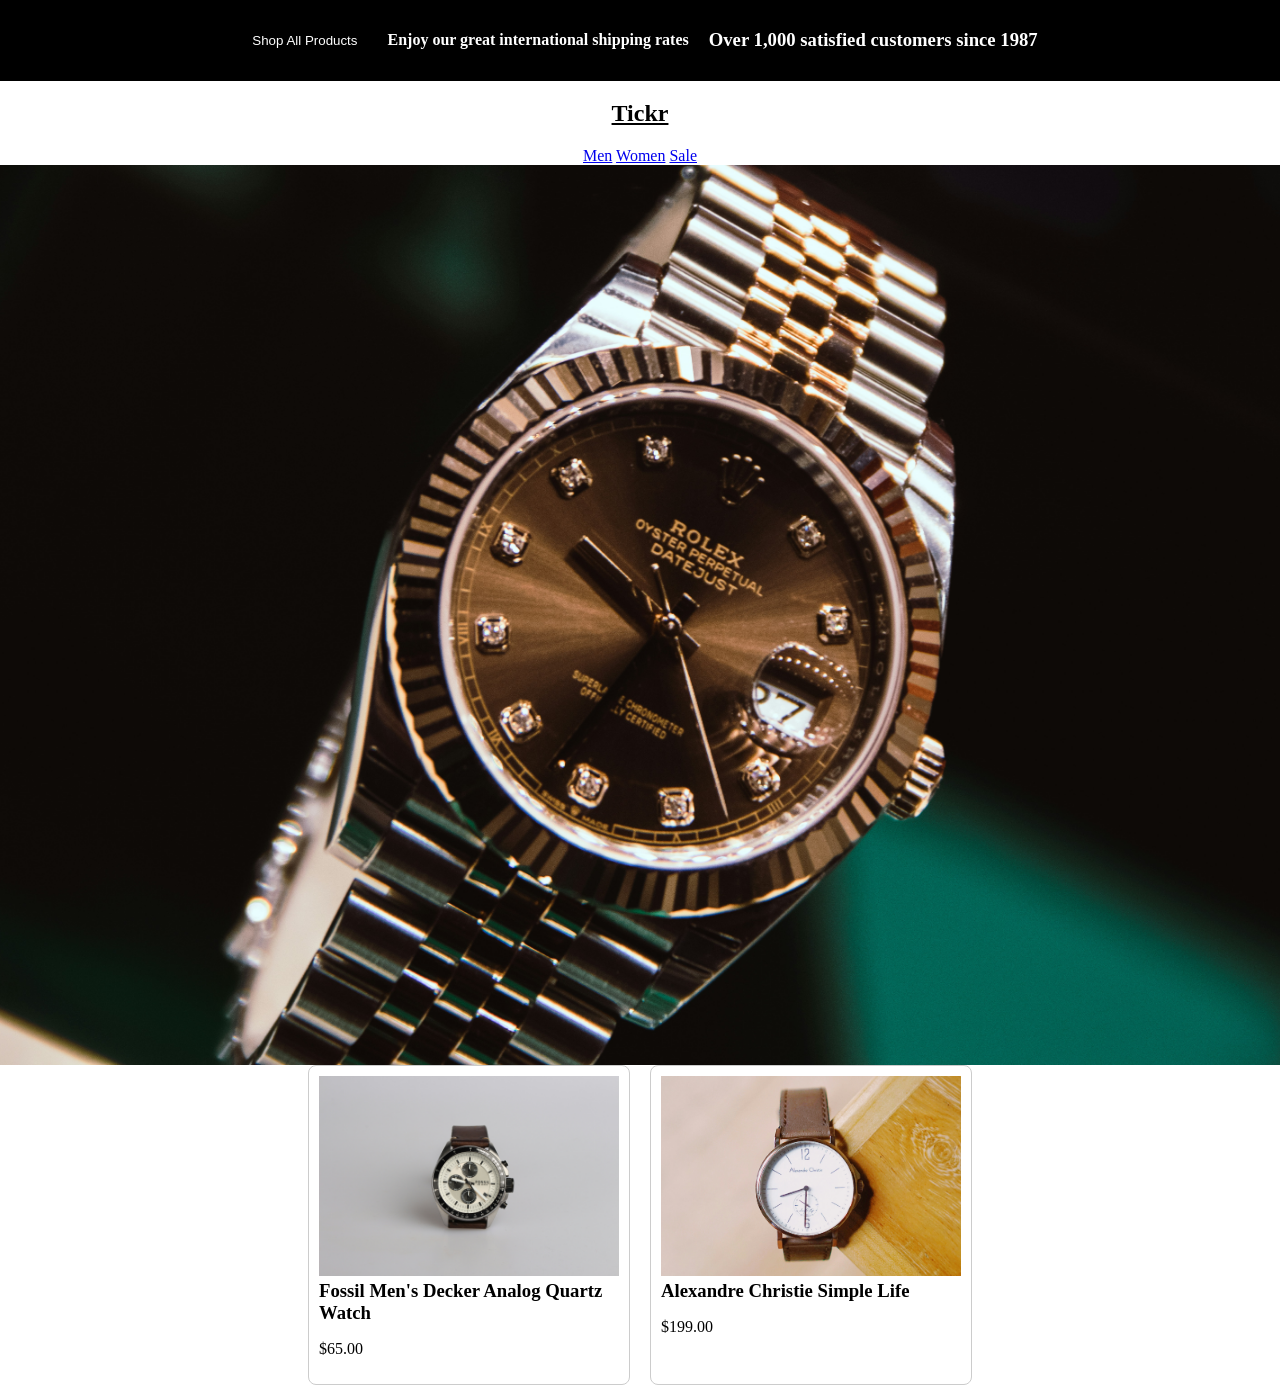
==== index.html @ 7d49749d "feat add hover to product cards" ====
<!DOCTYPE html>
<html lang="en">
<head>
    <meta charset="UTF-8">
    <meta name="viewport" content="width=device-width, initial-scale=1.0">
    <title>Tickr</title>
    <link rel="stylesheet" href="css/styles.css">
</head>
<body>
    
    <div class="top-bar">
        <button>Shop All Products</button><h4>Enjoy our great international shipping rates</h4>
        <h3>Over 1,000 satisfied customers since 1987</h3>
    </div>
    <header class="navbar">
        <h2 class="logo">Tickr</h2>
        <nav>
           <a href="#">Men</a>
           <a href="#">Women</a>
           <a href="#">Sale</a>
        </nav>
    </header>
     <div class="hero">
        <img src="/assets/laurenz-heymann-al6s6JpnZis-unsplash.jpg" alt="Product-Image">
     </div>
     <section class="products">
        <div class="card">
            <img src="/assets/fabian-heimann-4R_WEmhx8og-unsplash.jpg">
            <h3>Fossil Men's Decker Analog Quartz Watch</h3>
            <p>$65.00</p>
        </div>
        
        <div class="card">
            <img src="/assets/hakim-rahman-P9nOs2Jgpl0-unsplash.jpg">
            <h3>Alexandre Christie Simple Life</h3>
            <p>$199.00</p>
        </div>
     </section>
</body>
</html>
---- css/styles.css ----
body {
    margin: 0%;
}
.top-bar {
    padding: 10px;
    color: white;
    background-color: black;
    display: flex;
    gap : 20px;
    justify-content: center;
}
.navbar {
    text-align: center;
}
.hero {
    width: 100%;
    height: 100vh;
    overflow: hidden;
}
.hero img {
    width: 100%;
    height: 100%;
    object-fit: cover;
}
.products {
    display: flex;
    gap: 20px;
    justify-content: center;
}   
.card {
  width: 300px;
  border: 1px solid #ccc;
  padding: 10px;
  border-radius: 8px;
}
.card img {
    width: 100%;
    height: 200px;
    object-fit: cover;
}
.card h3 {
  margin: 0;
  color: black;
}
button {
    padding: 10px;
    background-color: black;
    color: white;
    border: none;
    border-radius: 5px;
    cursor: pointer;
}
.nav {
    gap: 20px;
    justify-content: center;
}
h2 { text-align: center;
    text-decoration: underline;
}
.card:hover {
    transform: scale(1.05);
    transition: 0.3s;
}
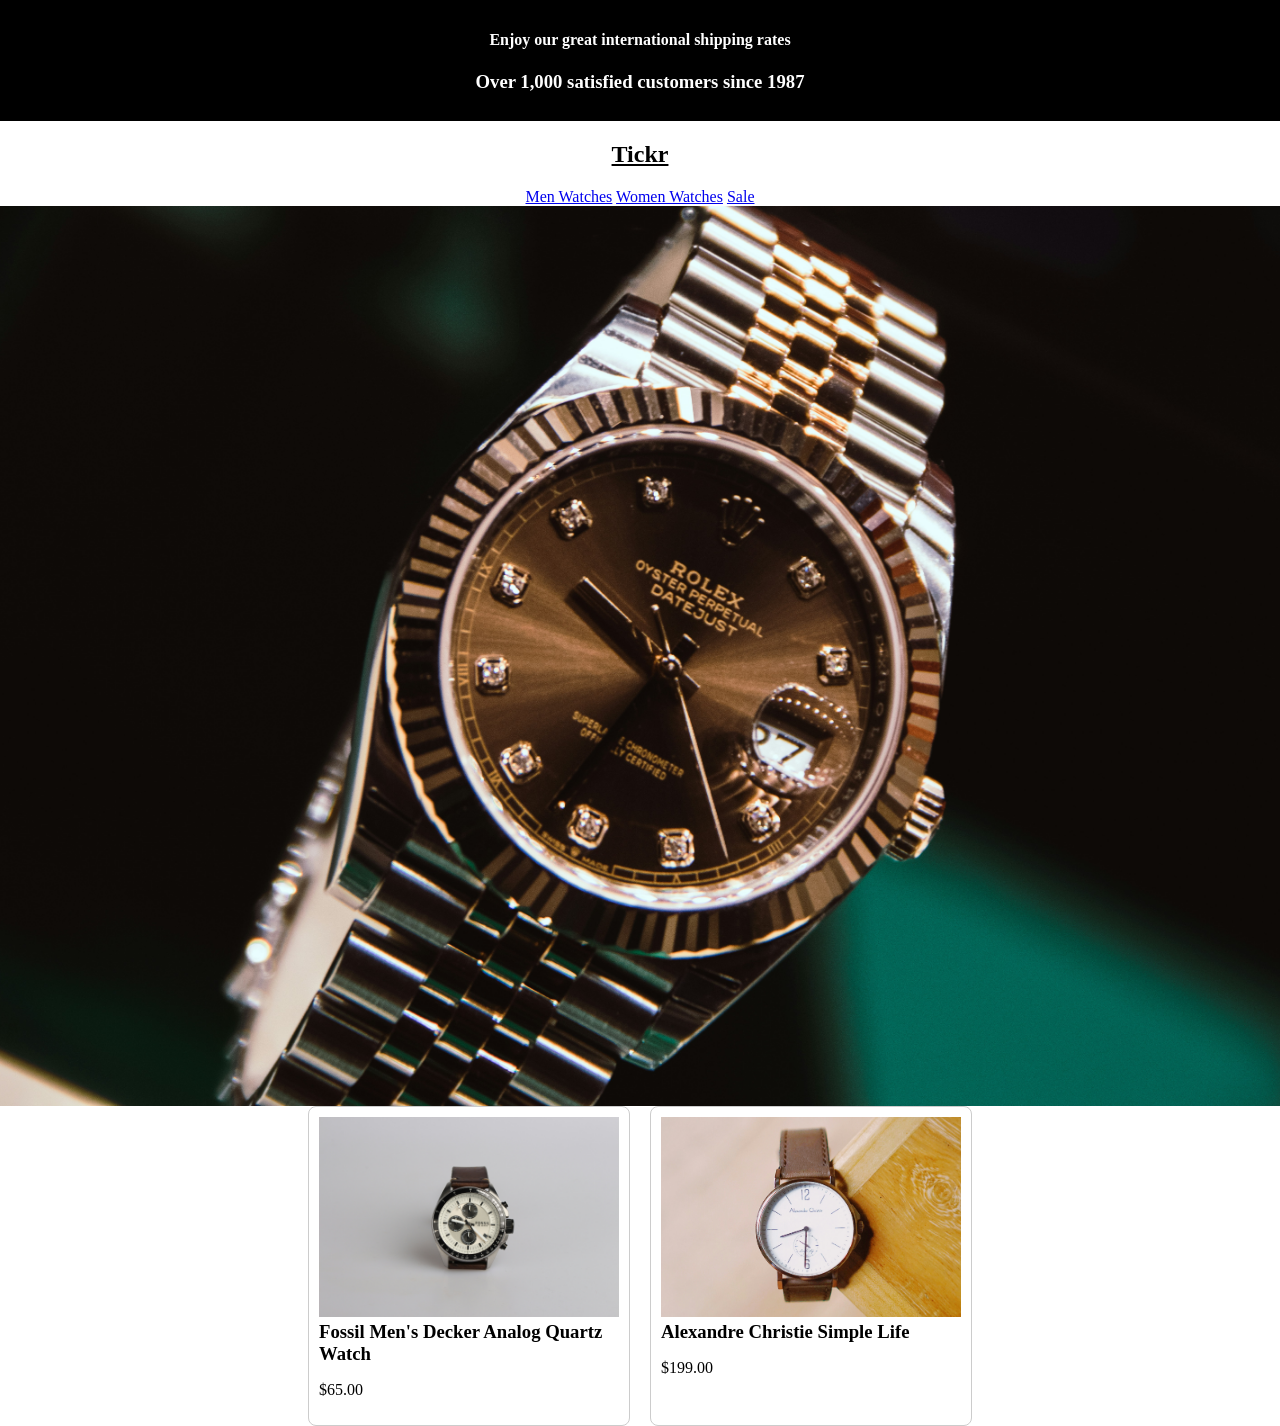
==== commit 6bd18da4: "fx: Top bar decluttered" ====
--- a/index.html
+++ b/index.html
@@ -9,14 +9,14 @@
 <body>
     
     <div class="top-bar">
-        <button>Shop All Products</button><h4>Enjoy our great international shipping rates</h4>
+        <h4>Enjoy our great international shipping rates</h4>
         <h3>Over 1,000 satisfied customers since 1987</h3>
     </div>
     <header class="navbar">
         <h2 class="logo">Tickr</h2>
         <nav>
-           <a href="#">Men</a>
-           <a href="#">Women</a>
+           <a href="#">Men Watches</a>
+           <a href="#">Women Watches</a>
            <a href="#">Sale</a>
         </nav>
     </header>
--- a/css/styles.css
+++ b/css/styles.css
@@ -5,9 +5,7 @@
     padding: 10px;
     color: white;
     background-color: black;
-    display: flex;
-    gap : 20px;
-    justify-content: center;
+    text-align: center;
 }
 .navbar {
     text-align: center;
@@ -60,4 +58,7 @@
 .card:hover {
     transform: scale(1.05);
     transition: 0.3s;
+}
+.top-bar button {
+    text-decoration: underline;
 }
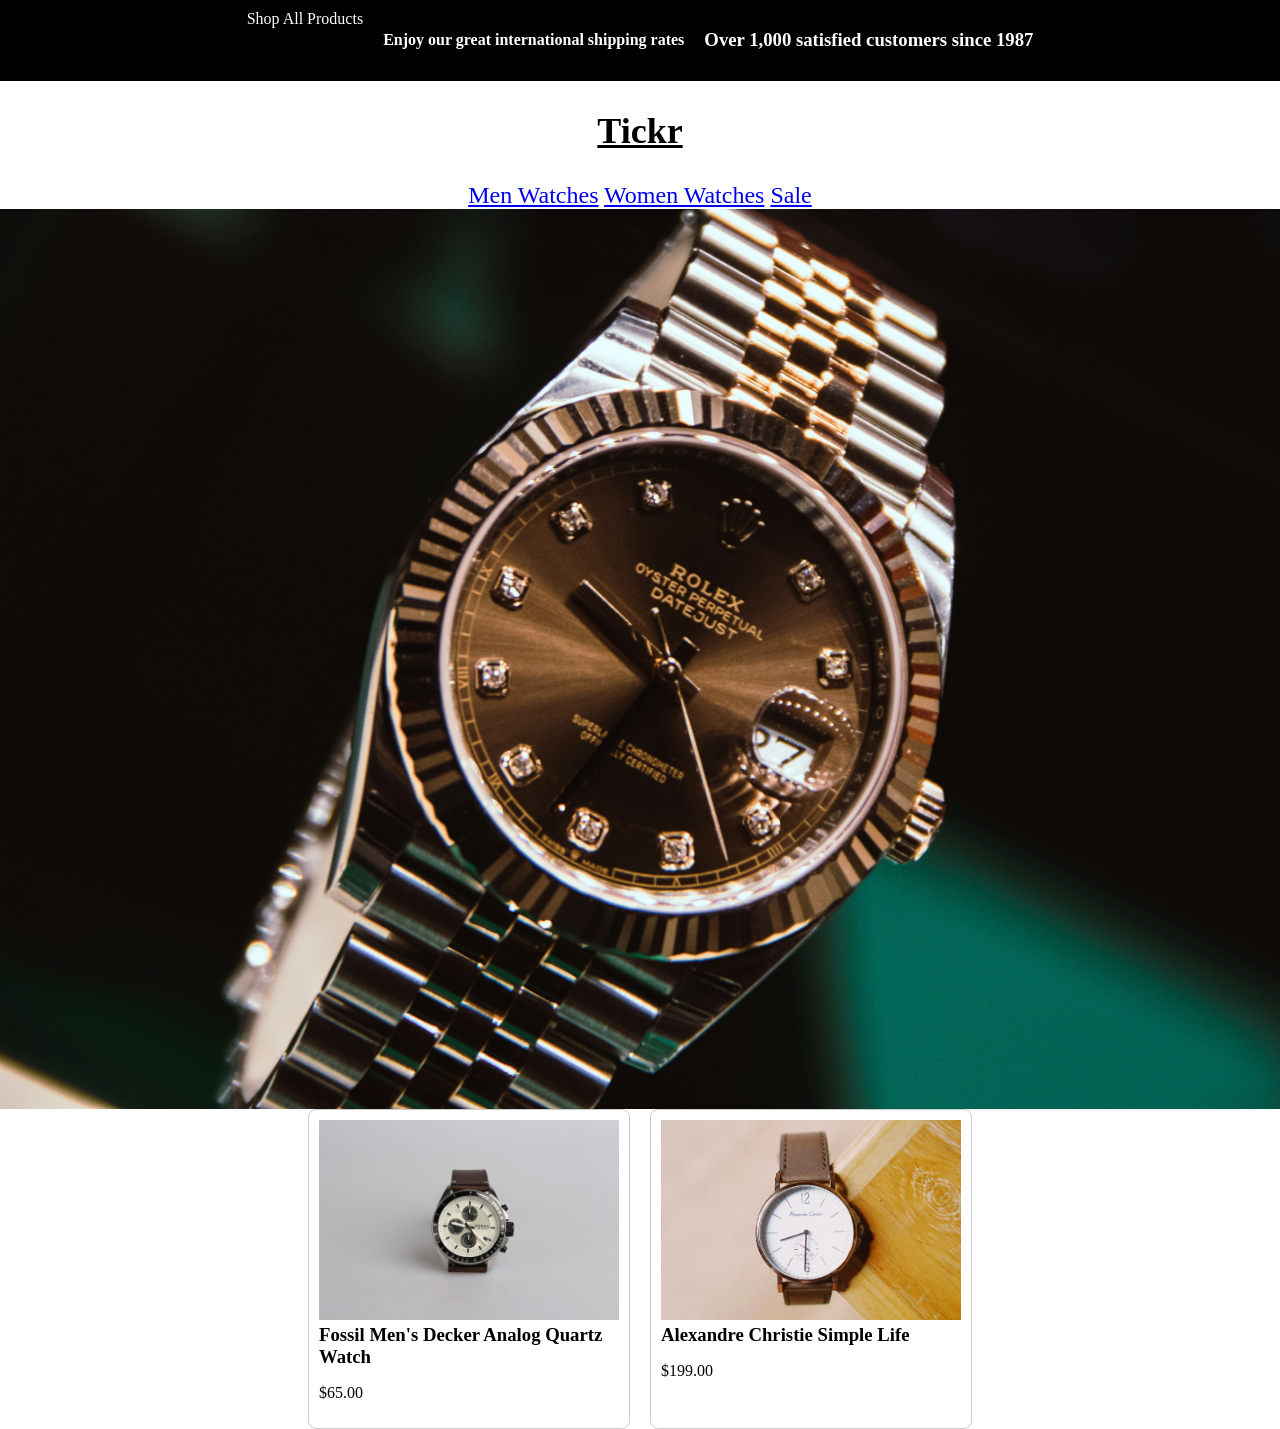
==== commit c894b30c: "fx: delete zone identifier files" ====
--- a/index.html
+++ b/index.html
@@ -9,8 +9,7 @@
 <body>
     
     <div class="top-bar">
-        <h4>Enjoy our great international shipping rates</h4>
-        <h3>Over 1,000 satisfied customers since 1987</h3>
+    </button>Shop All Products</button><h4>Enjoy our great international shipping rates</h4> <h3>Over 1,000 satisfied customers since 1987</h3>
     </div>
     <header class="navbar">
         <h2 class="logo">Tickr</h2>
@@ -25,13 +24,13 @@
      </div>
      <section class="products">
         <div class="card">
-            <img src="/assets/fabian-heimann-4R_WEmhx8og-unsplash.jpg">
+            <img src="/assets/fossil watch.jpg" alt="Fossil Watch">
             <h3>Fossil Men's Decker Analog Quartz Watch</h3>
             <p>$65.00</p>
         </div>
         
         <div class="card">
-            <img src="/assets/hakim-rahman-P9nOs2Jgpl0-unsplash.jpg">
+            <img src="/assets/hakim-rahman-P9nOs2Jgpl0-unsplash.jpg" alt="Alexandre Christie Watch">
             <h3>Alexandre Christie Simple Life</h3>
             <p>$199.00</p>
         </div>
--- a/css/styles.css
+++ b/css/styles.css
@@ -6,9 +6,13 @@
     color: white;
     background-color: black;
     text-align: center;
+    display: flex;
+    justify-content: center;
+    gap: 20px;  
 }
 .navbar {
     text-align: center;
+    font-size: x-large;
 }
 .hero {
     width: 100%;
@@ -41,15 +45,15 @@
   color: black;
 }
 button {
-    padding: 10px;
-    background-color: black;
-    color: white;
+    background-color: white;
+    color: black;
     border: none;
     border-radius: 5px;
     cursor: pointer;
 }
 .nav {
-    gap: 20px;
+    gap: 400px;
+    display: flex;
     justify-content: center;
 }
 h2 { text-align: center;
@@ -59,6 +63,3 @@
     transform: scale(1.05);
     transition: 0.3s;
 }
-.top-bar button {
-    text-decoration: underline;
-}
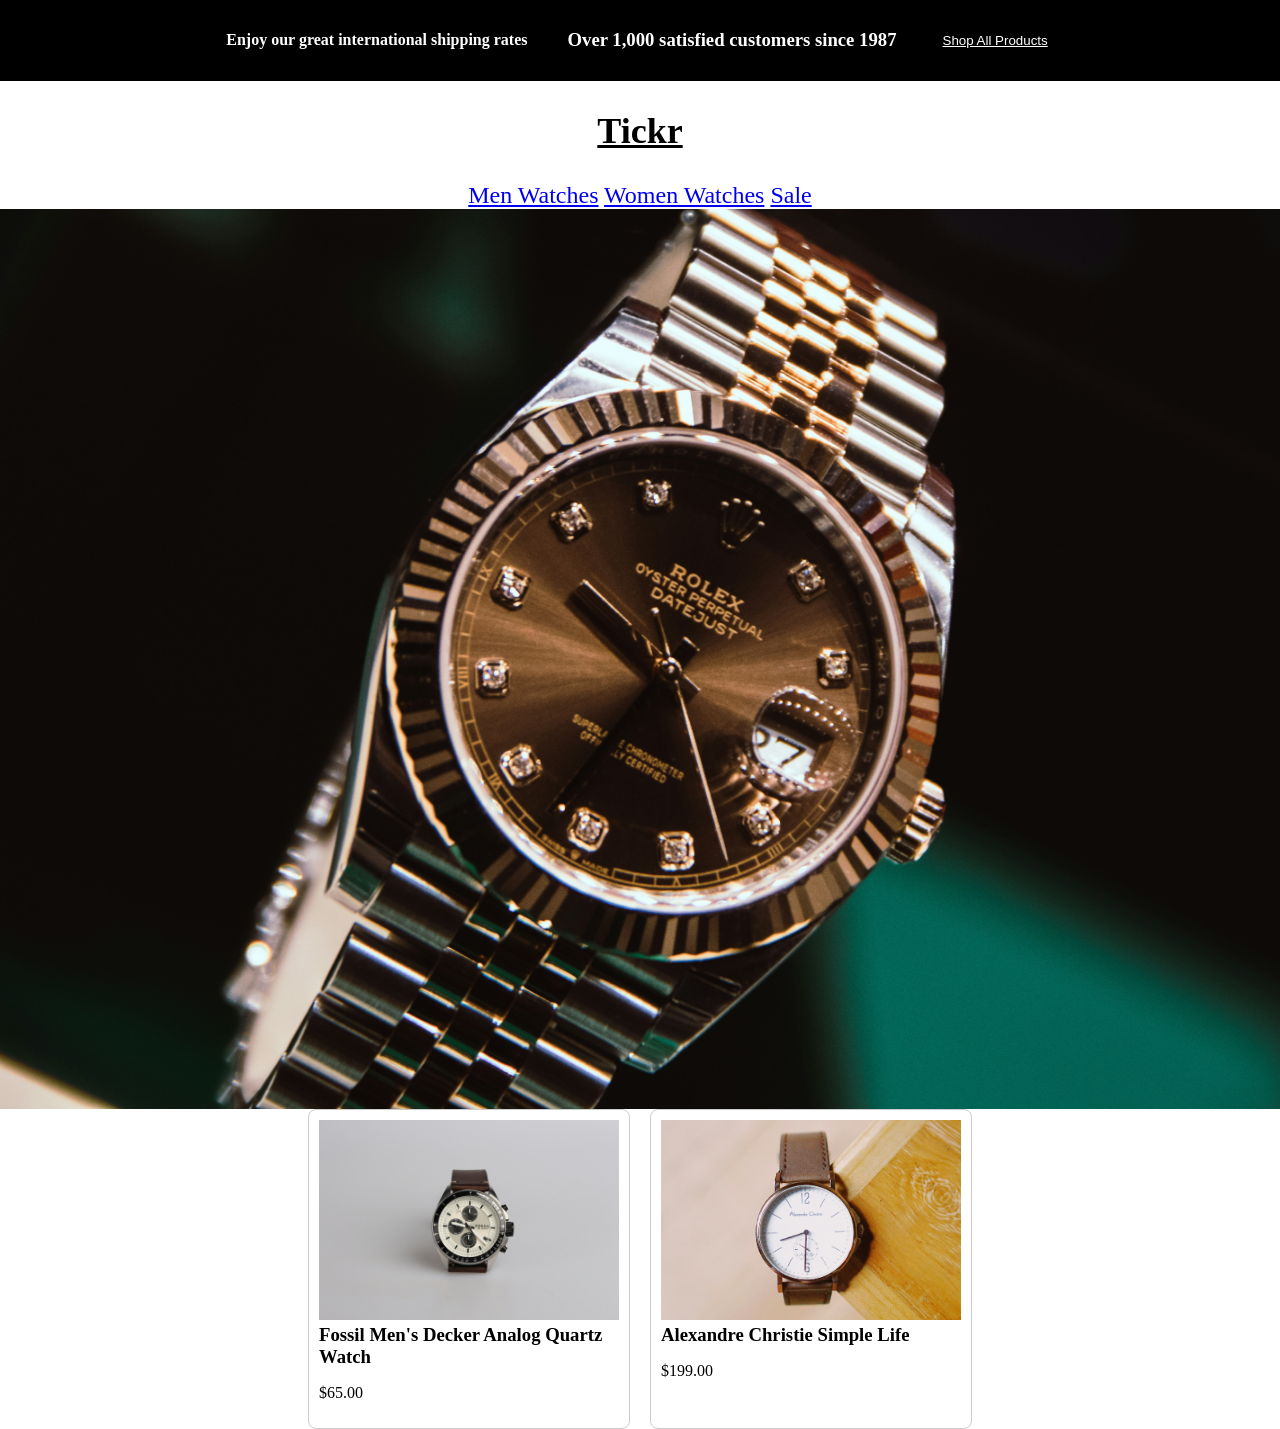
==== commit 36585a5a: "FX: top bar" ====
--- a/index.html
+++ b/index.html
@@ -9,7 +9,8 @@
 <body>
     
     <div class="top-bar">
-    </button>Shop All Products</button><h4>Enjoy our great international shipping rates</h4> <h3>Over 1,000 satisfied customers since 1987</h3>
+    <h4>Enjoy our great international shipping rates</h4> <h3>Over 1,000 satisfied customers since 1987</h3>
+    <button>Shop All Products</button>
     </div>
     <header class="navbar">
         <h2 class="logo">Tickr</h2>
--- a/css/styles.css
+++ b/css/styles.css
@@ -8,7 +8,7 @@
     text-align: center;
     display: flex;
     justify-content: center;
-    gap: 20px;  
+    gap: 40px;  
 }
 .navbar {
     text-align: center;
@@ -45,11 +45,12 @@
   color: black;
 }
 button {
-    background-color: white;
-    color: black;
+    background-color: black;
+    color: white;
     border: none;
     border-radius: 5px;
     cursor: pointer;
+    text-decoration: underline;
 }
 .nav {
     gap: 400px;
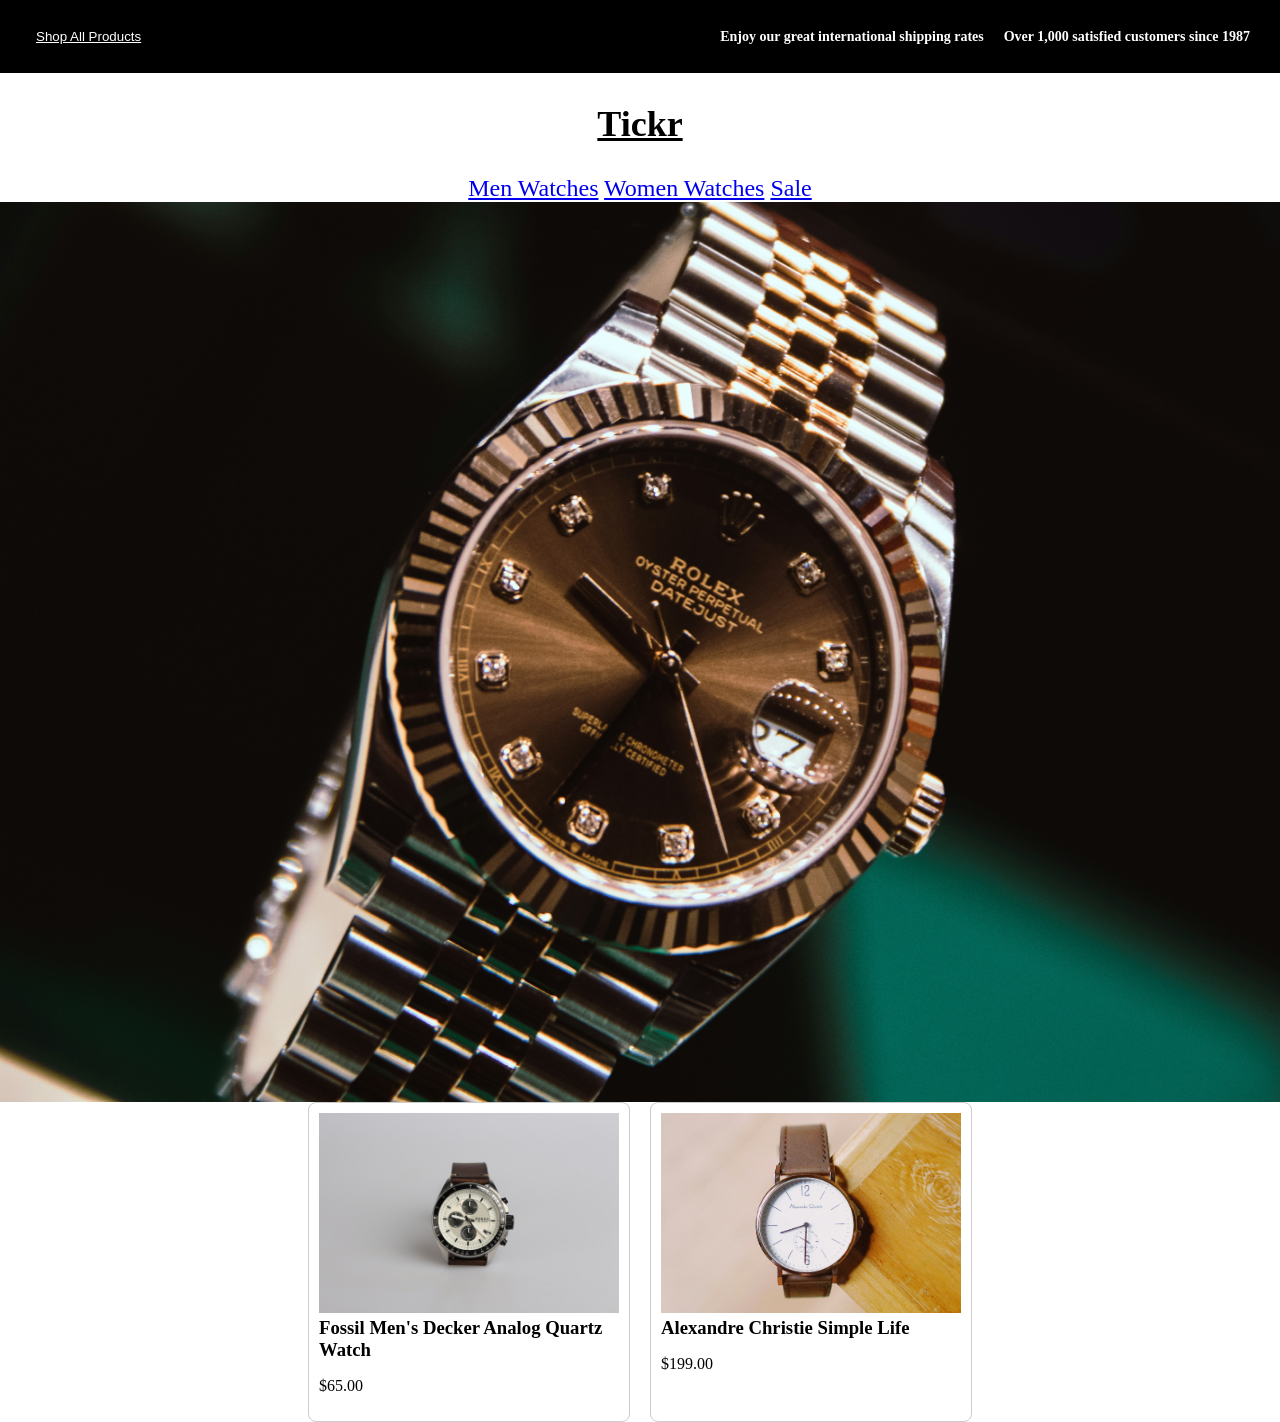
==== commit 539a4edc: "style: improve top bar layout with flex alignment and spacing" ====
--- a/index.html
+++ b/index.html
@@ -9,9 +9,15 @@
 <body>
     
     <div class="top-bar">
-    <h4>Enjoy our great international shipping rates</h4> <h3>Over 1,000 satisfied customers since 1987</h3>
-    <button>Shop All Products</button>
-    </div>
+        <div class="top-left">
+            <button>Shop All Products</button>
+        </div>
+        
+        <div class="top-right">
+        <h4>Enjoy our great international shipping rates</h4>   
+        <h4>Over 1,000 satisfied customers since 1987</h4>
+        </div>
+      </div>
     <header class="navbar">
         <h2 class="logo">Tickr</h2>
         <nav>
--- a/css/styles.css
+++ b/css/styles.css
@@ -2,13 +2,17 @@
     margin: 0%;
 }
 .top-bar {
-    padding: 10px;
+    padding: 10px 30px;
     color: white;
     background-color: black;
-    text-align: center;
+    align-items: center;
     display: flex;
-    justify-content: center;
-    gap: 40px;  
+    justify-content: space-between;
+    font-size: 14px;
+}
+.top-right {
+    display: flex;
+    gap: 20px;
 }
 .navbar {
     text-align: center;
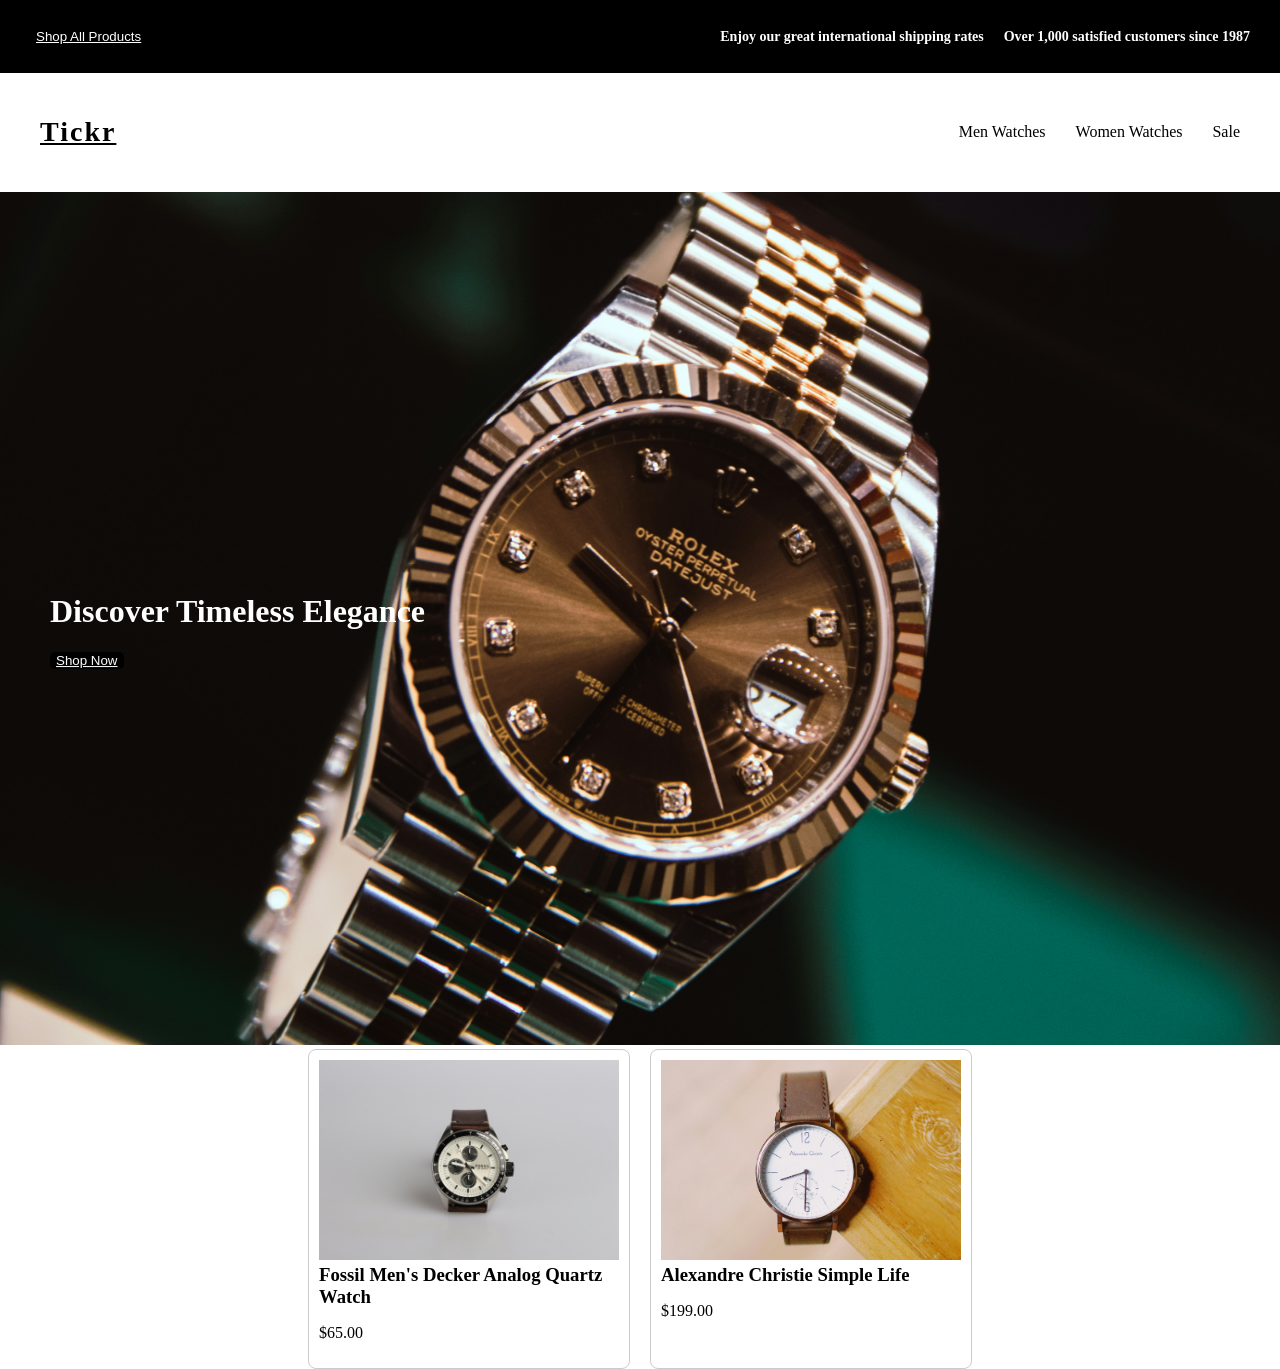
==== commit 4d1092ea: "feat: add hero text overlay and call-to-action button" ====
--- a/index.html
+++ b/index.html
@@ -28,7 +28,12 @@
     </header>
      <div class="hero">
         <img src="/assets/laurenz-heymann-al6s6JpnZis-unsplash.jpg" alt="Product-Image">
+        <div class="hero-text">
+           <h1>Discover Timeless Elegance</h1>
+           <button>Shop Now</button>
+        </div>
      </div>
+
      <section class="products">
         <div class="card">
             <img src="/assets/fossil watch.jpg" alt="Fossil Watch">
--- a/css/styles.css
+++ b/css/styles.css
@@ -15,13 +15,24 @@
     gap: 20px;
 }
 .navbar {
-    text-align: center;
-    font-size: x-large;
+    display: flex;
+    align-items: center;
+    padding: 20px 40px;
+    justify-content: space-between;
 }
 .hero {
-    width: 100%;
-    height: 100vh;
-    overflow: hidden;
+    position: relative;
+}
+.hero-text {
+    position: absolute;
+    top: 50%;
+    left: 50px;
+    transform: translateY(-50%);
+    color: white;
+}
+.Hero-text h1 {
+    font-size: 50px;
+    margin-bottom: 20px;
 }
 .hero img {
     width: 100%;
@@ -68,3 +79,21 @@
     transform: scale(1.05);
     transition: 0.3s;
 }
+nav {
+    display: flex;
+    gap: 30px;
+}
+nav a {
+    text-decoration: none;
+    color: black;
+    font-weight: 500;
+    transition: 0.3s;
+}
+nav a:hover {
+    color: gray;
+}
+.logo {
+    font-size: 28px;
+    font-weight: bold;
+    letter-spacing: 2px;
+}
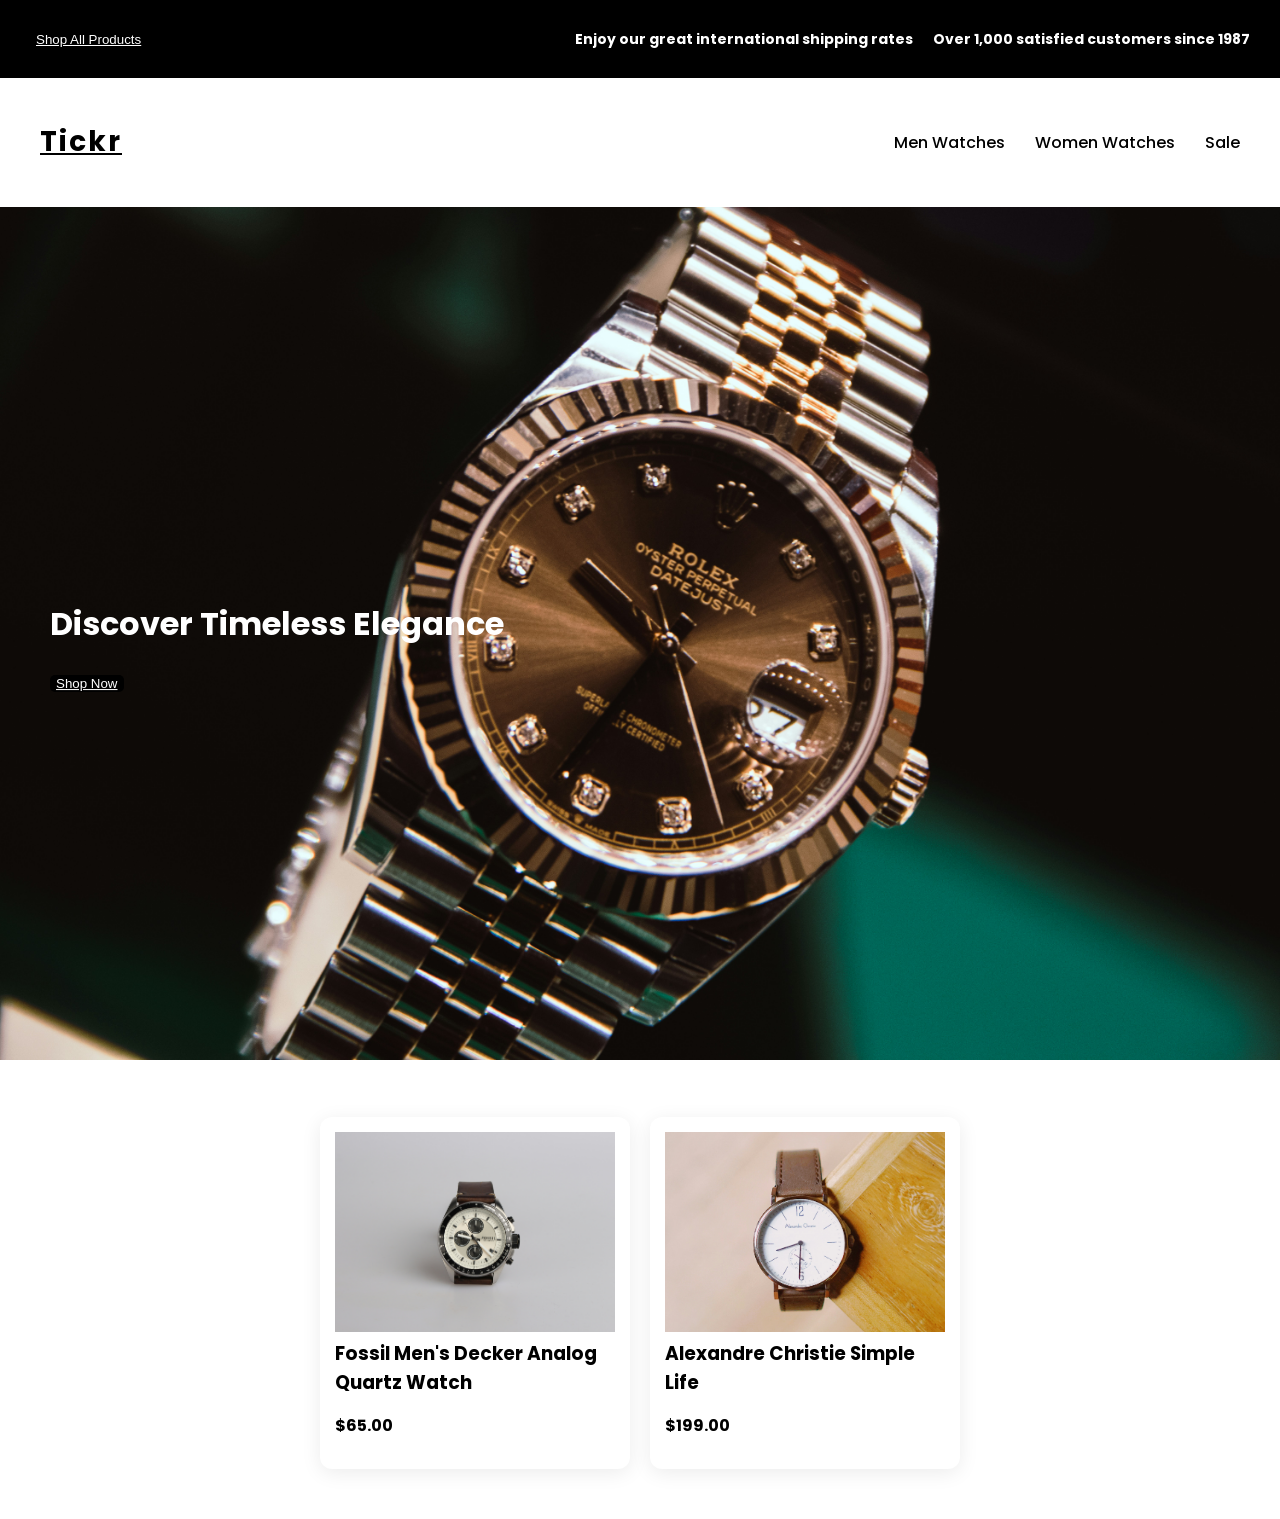
==== commit cbb7c346: "style: add Poppins font for modern premium look" ====
--- a/index.html
+++ b/index.html
@@ -5,6 +5,7 @@
     <meta name="viewport" content="width=device-width, initial-scale=1.0">
     <title>Tickr</title>
     <link rel="stylesheet" href="css/styles.css">
+    <link href="https://fonts.googleapis.com/css2?family=Poppins:wght@300;400;600&display=swap" rel="stylesheet">
 </head>
 <body>
     
--- a/css/styles.css
+++ b/css/styles.css
@@ -44,11 +44,29 @@
     gap: 20px;
     justify-content: center;
 }   
+
 .card {
-  width: 300px;
-  border: 1px solid #ccc;
-  padding: 10px;
-  border-radius: 8px;
+  width: 280px;
+  border: none;
+  padding: 15px;
+  border-radius: 12px;
+  transition: 0.3s;
+  background-color: white;
+}
+
+.card:hover {
+    transform: translateY(-10px);
+}
+
+.card p {
+    font-weight: bold;
+}
+
+.card {
+    box-shadow: 0 4px 20px rgba(0, 0, 0, 0.08);
+}
+.products {
+    padding: 50px;
 }
 .card img {
     width: 100%;
@@ -97,3 +115,6 @@
     font-weight: bold;
     letter-spacing: 2px;
 }
+body {
+    font-family: 'Poppins', sans-serif;
+}
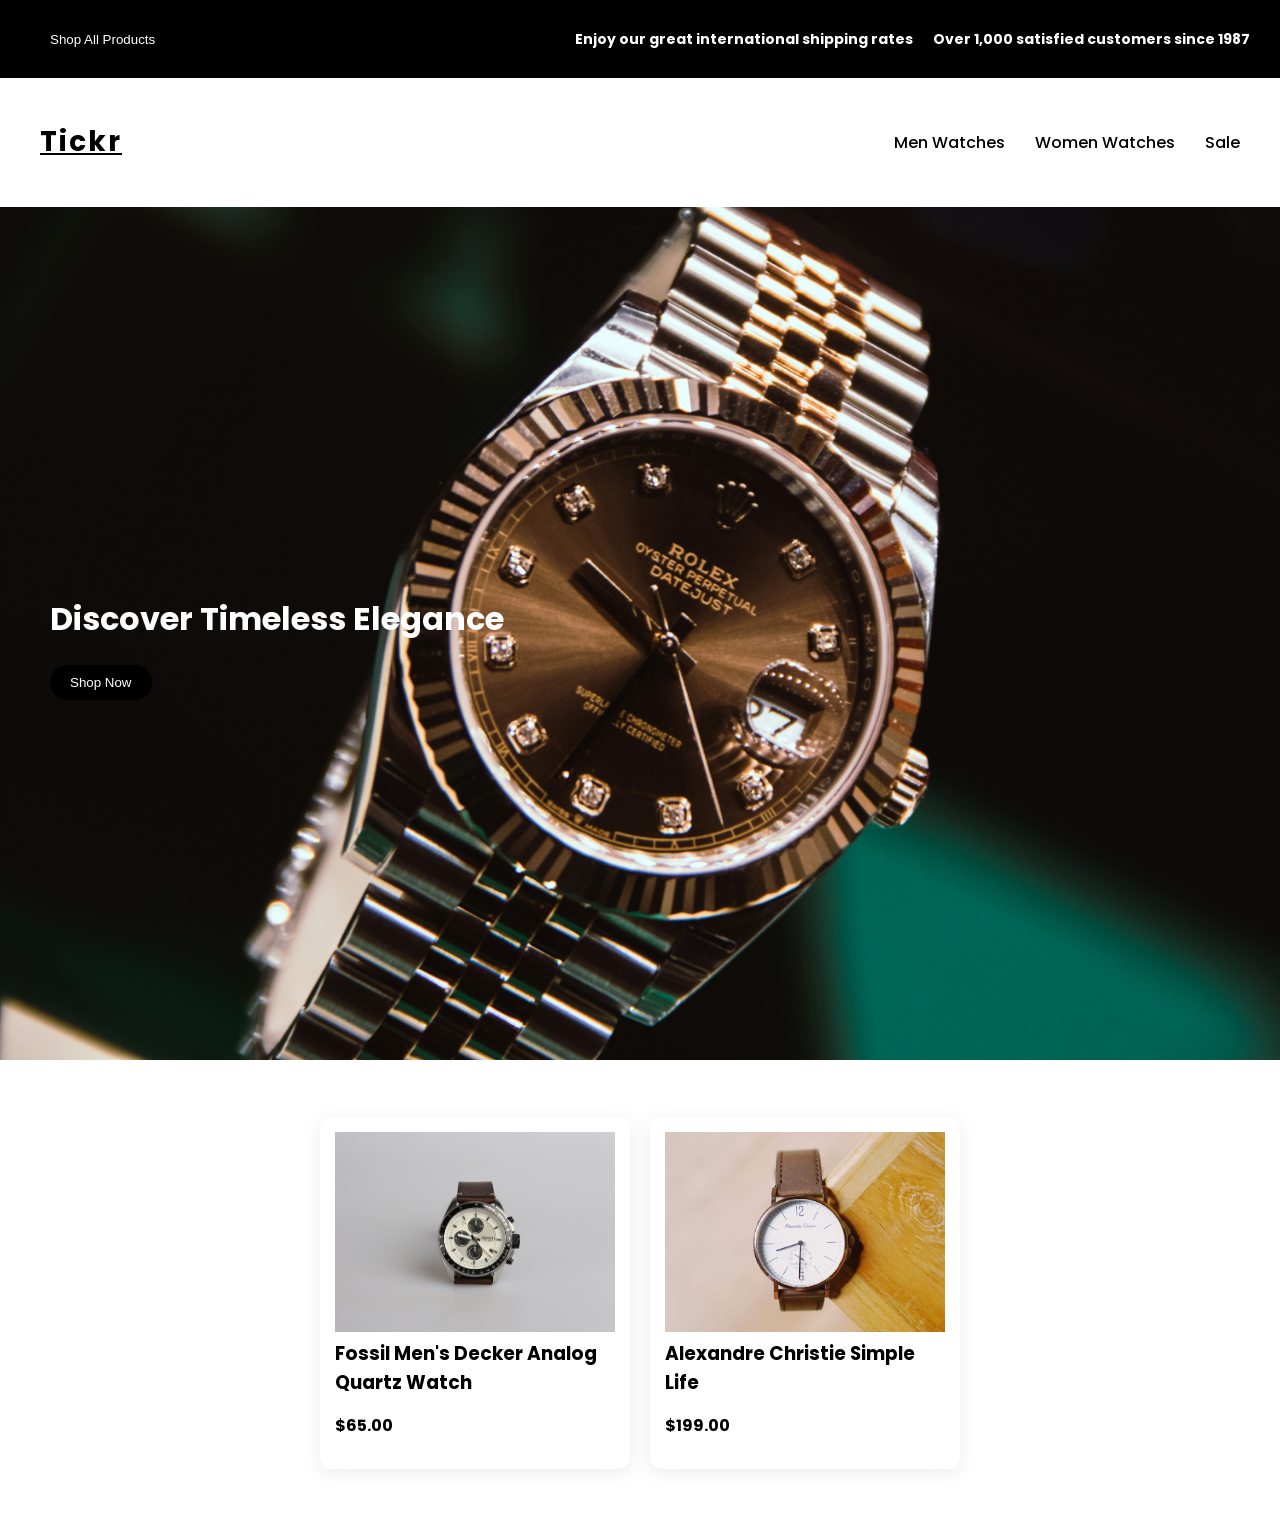
==== commit 1bf1d78c: "feat:add link to mens section button" ====
--- a/index.html
+++ b/index.html
@@ -22,7 +22,7 @@
     <header class="navbar">
         <h2 class="logo">Tickr</h2>
         <nav>
-           <a href="#">Men Watches</a>
+           <a href="mens-section.html">Men Watches</a>
            <a href="#">Women Watches</a>
            <a href="#">Sale</a>
         </nav>
--- a/css/styles.css
+++ b/css/styles.css
@@ -77,14 +77,6 @@
   margin: 0;
   color: black;
 }
-button {
-    background-color: black;
-    color: white;
-    border: none;
-    border-radius: 5px;
-    cursor: pointer;
-    text-decoration: underline;
-}
 .nav {
     gap: 400px;
     display: flex;
@@ -117,4 +109,16 @@
 }
 body {
     font-family: 'Poppins', sans-serif;
+}
+button {
+    background-color: black;
+    color: white;
+    border: none;
+    padding: 10px 20px;
+    border-radius: 30px;
+    cursor: pointer;
+    transition: 0.3s;
+}
+button:hover {
+    background-color: #333;
 }
